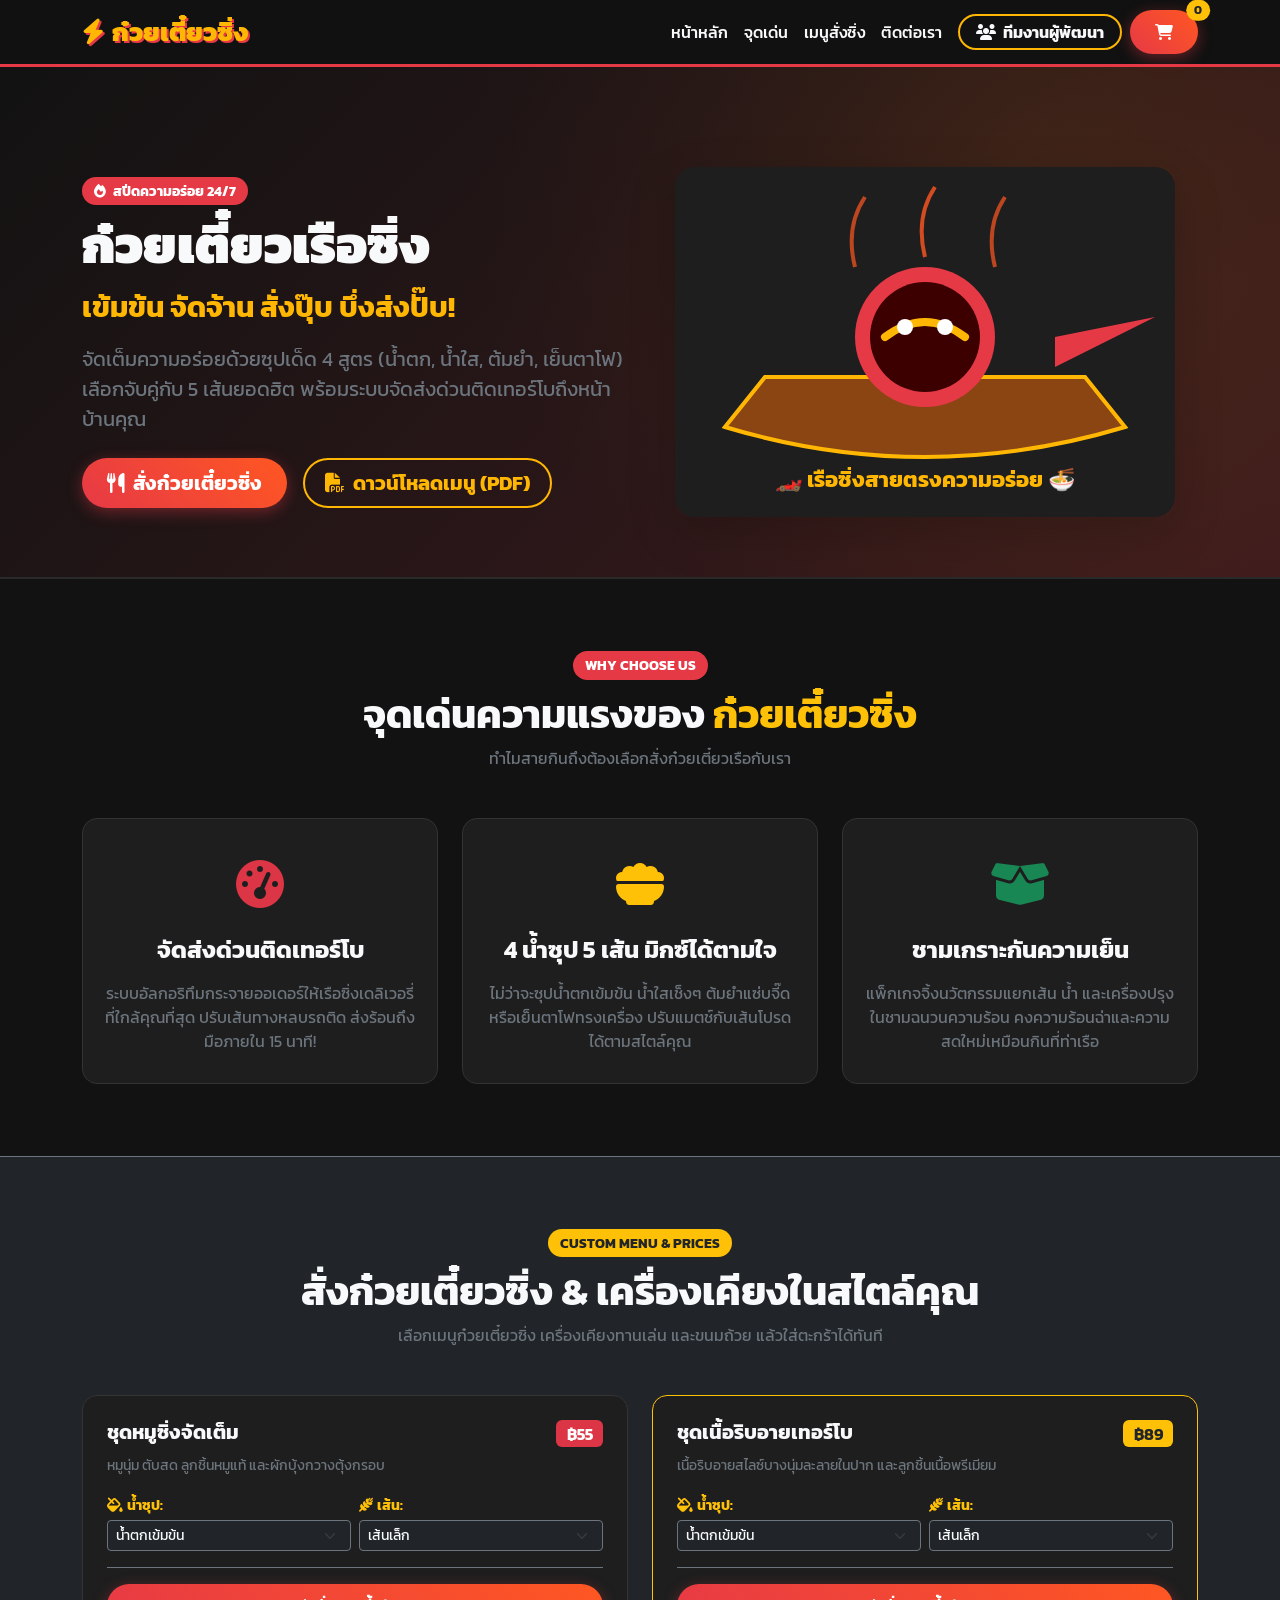
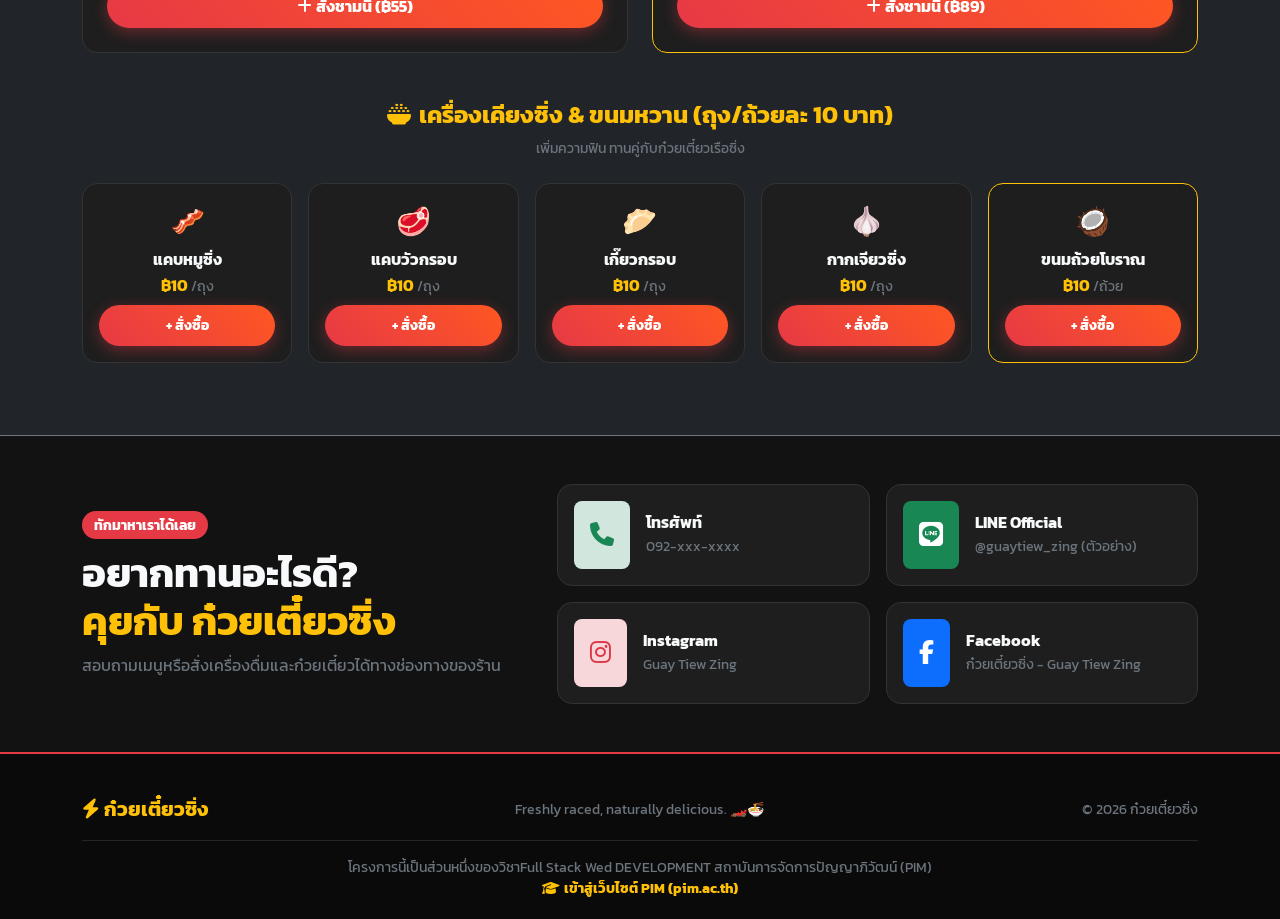
==== index.html @ 4101bea1 "Add files via upload" ====
<!DOCTYPE html>
<html lang="th">
<head>
  <meta charset="UTF-8">
  <meta name="viewport" content="width=device-width, initial-scale=1.0">
  <title>ก๋วยเตี๋ยวซิ่ง - สด เร็ว แรง แซ่บถึงใจ</title>
  
  <link href="https://cdn.jsdelivr.net/npm/bootstrap@5.3.2/dist/css/bootstrap.min.css" rel="stylesheet">
  <link href="https://fonts.googleapis.com/css2?family=Kanit:wght@300;400;600;700;800;900&display=swap" rel="stylesheet">
  <link rel="stylesheet" href="https://cdnjs.cloudflare.com/ajax/libs/font-awesome/6.4.0/css/all.min.css">
  <link rel="stylesheet" href="styles.css">
</head>
<body>

  <nav class="navbar navbar-expand-lg navbar-dark navbar-custom sticky-top">
    <div class="container">
      <a class="navbar-brand" href="#home">
        <i class="fa-solid fa-bolt me-2"></i>ก๋วยเตี๋ยวซิ่ง
      </a>
      <button class="navbar-toggler" type="button" data-bs-toggle="collapse" data-bs-target="#navbarNav">
        <span class="navbar-toggler-icon"></span>
      </button>
      <div class="collapse navbar-collapse" id="navbarNav">
        <ul class="navbar-nav ms-auto align-items-center">
          <li class="nav-item"><a class="nav-link" href="#home">หน้าหลัก</a></li>
          <li class="nav-item"><a class="nav-link" href="#features">จุดเด่น</a></li>
          <li class="nav-item"><a class="nav-link" href="#menu">เมนูสั่งซิ่ง</a></li>
          <li class="nav-item"><a class="nav-link" href="#contact">ติดต่อเรา</a></li>
          <li class="nav-item ms-lg-2">
            <a class="nav-link btn btn-racing-outline px-3 py-1" href="about.html">
              <i class="fa-solid fa-users me-1"></i> ทีมงานผู้พัฒนา
            </a>
          </li>
          <li class="nav-item ms-lg-2">
            <button class="btn btn-racing-primary position-relative" data-bs-toggle="modal" data-bs-target="#cartModal">
              <i class="fa-solid fa-cart-shopping"></i>
              <span id="cartBadge" class="position-absolute top-0 start-100 translate-middle badge rounded-pill bg-warning text-dark">0</span>
            </button>
          </li>
        </ul>
      </div>
    </div>
  </nav>

  <section id="home" class="hero-section">
    <div class="container">
      <div class="row align-items-center">
        <div class="col-lg-6 mb-4 mb-lg-0">
          <span class="racing-badge"><i class="fa-solid fa-fire me-1"></i> สปีดความอร่อย 24/7</span>
          <h1 class="hero-title mb-2">ก๋วยเตี๋ยวเรือซิ่ง</h1>
          <div class="hero-subtitle mb-3">เข้มข้น จัดจ้าน สั่งปุ๊บ บึ่งส่งปั๊บ!</div>
          <p class="text-secondary fs-5 mb-4">
            จัดเต็มความอร่อยด้วยซุปเด็ด 4 สูตร (น้ำตก, น้ำใส, ต้มยำ, เย็นตาโฟ) 
            เลือกจับคู่กับ 5 เส้นยอดฮิต พร้อมระบบจัดส่งด่วนติดเทอร์โบถึงหน้าบ้านคุณ
          </p>
          <div class="d-flex flex-wrap gap-3">
            <a href="#menu" class="btn btn-racing-primary btn-lg">
              <i class="fa-solid fa-utensils me-2"></i>สั่งก๋วยเตี๋ยวซิ่ง
            </a>
            <a href="menu.pdf" download="menu.pdf" class="btn btn-racing-outline btn-lg">
            <i class="fa-solid fa-file-pdf me-2"></i>ดาวน์โหลดเมนู (PDF)
         </a>
          </div>
        </div>
        <div class="col-lg-6 text-center">
          <div class="position-relative">
            <svg class="img-fluid rounded-4 shadow-lg" width="500" height="350" viewBox="0 0 500 350" xmlns="http://www.w3.org/2000/svg">
              <rect width="500" height="350" rx="20" fill="#1E1E1E"/>
              <path d="M 50 260 Q 250 320 450 260 L 410 210 L 90 210 Z" fill="#8B4513" stroke="#FFB703" stroke-width="4"/>
              <path d="M 380 200 L 480 150 L 380 170 Z" fill="#E63946"/>
              <circle cx="250" cy="170" r="70" fill="#E63946"/>
              <circle cx="250" cy="170" r="55" fill="#3D0000"/>
              <path d="M 210 170 Q 250 140 290 170" stroke="#FFB703" stroke-width="8" fill="none" stroke-linecap="round"/>
              <circle cx="230" cy="160" r="8" fill="#FFF"/>
              <circle cx="270" cy="160" r="8" fill="#FFF"/>
              <path d="M 180 100 Q 170 60 190 30" stroke="#FF5722" stroke-width="4" fill="none" opacity="0.7"/>
              <path d="M 250 90 Q 240 50 260 20" stroke="#FF5722" stroke-width="4" fill="none" opacity="0.8"/>
              <path d="M 320 100 Q 310 60 330 30" stroke="#FF5722" stroke-width="4" fill="none" opacity="0.7"/>
              <text x="250" y="320" font-family="Kanit" font-size="22" font-weight="bold" fill="#FFB703" text-anchor="middle">
                🏎️ เรือซิ่งสายตรงความอร่อย 🍜
              </text>
            </svg>
          </div>
        </div>
      </div>
    </div>
  </section>

  <section id="features" class="py-5">
    <div class="container py-4">
      <div class="text-center mb-5">
        <span class="racing-badge">WHY CHOOSE US</span>
        <h2 class="fw-bold fs-1">จุดเด่นความแรงของ <span class="text-warning">ก๋วยเตี๋ยวซิ่ง</span></h2>
        <p class="text-secondary">ทำไมสายกินถึงต้องเลือกสั่งก๋วยเตี๋ยวเรือกับเรา</p>
      </div>

      <div class="row g-4">
        <div class="col-lg-4 col-md-12">
          <div class="feature-card text-center">
            <div class="feature-icon text-danger">
              <i class="fa-solid fa-gauge-high"></i>
            </div>
            <h3 class="h4 fw-bold mb-3">จัดส่งด่วนติดเทอร์โบ</h3>
            <p class="text-secondary mb-0">
              ระบบอัลกอริทึมกระจายออเดอร์ให้เรือซิ่งเดลิเวอรี่ที่ใกล้คุณที่สุด ปรับเส้นทางหลบรถติด ส่งร้อนถึงมือภายใน 15 นาที!
            </p>
          </div>
        </div>
        <div class="col-lg-4 col-md-12">
          <div class="feature-card text-center">
            <div class="feature-icon text-warning">
              <i class="fa-solid fa-bowl-food"></i>
            </div>
            <h3 class="h4 fw-bold mb-3">4 น้ำซุป 5 เส้น มิกซ์ได้ตามใจ</h3>
            <p class="text-secondary mb-0">
              ไม่ว่าจะซุปน้ำตกเข้มข้น น้ำใสเช็งๆ ต้มยำแซ่บจี๊ด หรือเย็นตาโฟทรงเครื่อง ปรับแมตช์กับเส้นโปรดได้ตามสไตล์คุณ
            </p>
          </div>
        </div>
        <div class="col-lg-4 col-md-12">
          <div class="feature-card text-center">
            <div class="feature-icon text-success">
              <i class="fa-solid fa-box-open"></i>
            </div>
            <h3 class="h4 fw-bold mb-3">ชามเกราะกันความเย็น</h3>
            <p class="text-secondary mb-0">
              แพ็กเกจจิ้งนวัตกรรมแยกเส้น น้ำ และเครื่องปรุงในชามฉนวนความร้อน คงความร้อนฉ่าและความสดใหม่เหมือนกินที่ท่าเรือ
            </p>
          </div>
        </div>
      </div>
    </div>
  </section>

  <section id="menu" class="py-5 bg-dark border-top border-bottom border-secondary">
    <div class="container py-4">
      <div class="text-center mb-5">
        <span class="racing-badge bg-warning text-dark">CUSTOM MENU & PRICES</span>
        <h2 class="fw-bold fs-1">สั่งก๋วยเตี๋ยวซิ่ง & เครื่องเคียงในสไตล์คุณ</h2>
        <p class="text-secondary">เลือกเมนูก๋วยเตี๋ยวซิ่ง เครื่องเคียงทานเล่น และขนมถ้วย แล้วใส่ตะกร้าได้ทันที</p>
      </div>

      <div class="row g-4 justify-content-center mb-5">
        <div class="col-md-6 col-lg-6">
          <div class="menu-card h-100 p-4 d-flex flex-column justify-content-between">
            <div>
              <div class="d-flex justify-content-between align-items-start mb-2">
                <h3 class="h5 fw-bold text-light mb-0">ชุดหมูซิ่งจัดเต็ม</h3>
                <span class="badge bg-danger fs-6">฿55</span>
              </div>
              <p class="text-secondary small mb-3">หมูนุ่ม ตับสด ลูกชิ้นหมูแท้ และผักบุ้งกวางตุ้งกรอบ</p>
              
              <div class="row g-2 mb-3">
                <div class="col-6">
                  <label class="form-label text-warning small fw-bold mb-1"><i class="fa-solid fa-fill-drip me-1"></i>น้ำซุป:</label>
                  <select class="form-select form-select-sm bg-dark text-light border-secondary" id="soupSelect1">
                    <option value="น้ำตก">น้ำตกเข้มข้น</option>
                    <option value="น้ำใส">น้ำใสเช็งๆ</option>
                    <option value="ต้มยำ">ต้มยำแซ่บจี๊ด</option>
                    <option value="เย็นตาโฟ">เย็นตาโฟทรงเครื่อง</option>
                  </select>
                </div>
                <div class="col-6">
                  <label class="form-label text-warning small fw-bold mb-1"><i class="fa-solid fa-wheat-awn me-1"></i>เส้น:</label>
                  <select class="form-select form-select-sm bg-dark text-light border-secondary" id="noodleSelect1">
                    <option value="เส้นเล็ก">เส้นเล็ก</option>
                    <option value="เส้นใหญ่">เส้นใหญ่</option>
                    <option value="หมี่เหลือง">หมี่เหลือง</option>
                    <option value="เส้นหมี่ (หมี่ขาว)">เส้นหมี่ (หมี่ขาว)</option>
                    <option value="เส้นมาม่า">เส้นมาม่า</option>
                  </select>
                </div>
              </div>
            </div>

            <div class="pt-3 border-top border-secondary">
              <button class="btn btn-racing-primary w-100" onclick="addCustomToCart('ชุดหมูซิ่งจัดเต็ม', 55, 'soupSelect1', 'noodleSelect1')">
                <i class="fa-solid fa-plus me-1"></i>สั่งชามนี้ (฿55)
              </button>
            </div>
          </div>
        </div>

        <div class="col-md-6 col-lg-6">
          <div class="menu-card h-100 p-4 d-flex flex-column justify-content-between border-warning">
            <div>
              <div class="d-flex justify-content-between align-items-start mb-2">
                <h3 class="h5 fw-bold text-light mb-0">ชุดเนื้อริบอายเทอร์โบ</h3>
                <span class="badge bg-warning text-dark fs-6">฿89</span>
              </div>
              <p class="text-secondary small mb-3">เนื้อริบอายสไลซ์บางนุ่มละลายในปาก และลูกชิ้นเนื้อพรีเมียม</p>

              <div class="row g-2 mb-3">
                <div class="col-6">
                  <label class="form-label text-warning small fw-bold mb-1"><i class="fa-solid fa-fill-drip me-1"></i>น้ำซุป:</label>
                  <select class="form-select form-select-sm bg-dark text-light border-secondary" id="soupSelect2">
                    <option value="น้ำตก">น้ำตกเข้มข้น</option>
                    <option value="น้ำใส">น้ำใสเช็งๆ</option>
                    <option value="ต้มยำ">ต้มยำแซ่บจี๊ด</option>
                    <option value="เย็นตาโฟ">เย็นตาโฟทรงเครื่อง</option>
                  </select>
                </div>
                <div class="col-6">
                  <label class="form-label text-warning small fw-bold mb-1"><i class="fa-solid fa-wheat-awn me-1"></i>เส้น:</label>
                  <select class="form-select form-select-sm bg-dark text-light border-secondary" id="noodleSelect2">
                    <option value="เส้นเล็ก">เส้นเล็ก</option>
                    <option value="เส้นใหญ่">เส้นใหญ่</option>
                    <option value="หมี่เหลือง">หมี่เหลือง</option>
                    <option value="เส้นหมี่ (หมี่ขาว)">เส้นหมี่ (หมี่ขาว)</option>
                    <option value="เส้นมาม่า">เส้นมาม่า</option>
                  </select>
                </div>
              </div>
            </div>

            <div class="pt-3 border-top border-secondary">
              <button class="btn btn-racing-primary w-100" onclick="addCustomToCart('ชุดเนื้อริบอายเทอร์โบ', 89, 'soupSelect2', 'noodleSelect2')">
                <i class="fa-solid fa-plus me-1"></i>สั่งชามนี้ (฿89)
              </button>
            </div>
          </div>
        </div>
      </div>

      <div class="text-center mb-4">
        <h3 class="h4 fw-bold text-warning"><i class="fa-solid fa-bowl-rice me-2"></i>เครื่องเคียงซิ่ง & ขนมหวาน (ถุง/ถ้วยละ 10 บาท)</h3>
        <p class="text-secondary small">เพิ่มความฟิน ทานคู่กับก๋วยเตี๋ยวเรือซิ่ง</p>
      </div>

      <div class="row g-3">
        <div class="col-6 col-md-4 col-lg-2-4">
          <div class="menu-card p-3 text-center h-100 d-flex flex-column justify-content-between">
            <div>
              <div class="fs-3 mb-2">🥓</div>
              <h4 class="h6 fw-bold text-light mb-1">แคบหมูซิ่ง</h4>
              <p class="text-warning fw-bold mb-2">฿10 <small class="text-secondary fw-normal">/ถุง</small></p>
            </div>
            <button class="btn btn-sm btn-racing-primary w-100" onclick="addSideToCart('แคบหมูซิ่ง', 10)">+ สั่งซื้อ</button>
          </div>
        </div>

        <div class="col-6 col-md-4 col-lg-2-4">
          <div class="menu-card p-3 text-center h-100 d-flex flex-column justify-content-between">
            <div>
              <div class="fs-3 mb-2">🥩</div>
              <h4 class="h6 fw-bold text-light mb-1">แคบวัวกรอบ</h4>
              <p class="text-warning fw-bold mb-2">฿10 <small class="text-secondary fw-normal">/ถุง</small></p>
            </div>
            <button class="btn btn-sm btn-racing-primary w-100" onclick="addSideToCart('แคบวัวกรอบ', 10)">+ สั่งซื้อ</button>
          </div>
        </div>

        <div class="col-6 col-md-4 col-lg-2-4">
          <div class="menu-card p-3 text-center h-100 d-flex flex-column justify-content-between">
            <div>
              <div class="fs-3 mb-2">🥟</div>
              <h4 class="h6 fw-bold text-light mb-1">เกี๊ยวกรอบ</h4>
              <p class="text-warning fw-bold mb-2">฿10 <small class="text-secondary fw-normal">/ถุง</small></p>
            </div>
            <button class="btn btn-sm btn-racing-primary w-100" onclick="addSideToCart('เกี๊ยวกรอบ', 10)">+ สั่งซื้อ</button>
          </div>
        </div>

        <div class="col-6 col-md-4 col-lg-2-4">
          <div class="menu-card p-3 text-center h-100 d-flex flex-column justify-content-between">
            <div>
              <div class="fs-3 mb-2">🧄</div>
              <h4 class="h6 fw-bold text-light mb-1">กากเจียวซิ่ง</h4>
              <p class="text-warning fw-bold mb-2">฿10 <small class="text-secondary fw-normal">/ถุง</small></p>
            </div>
            <button class="btn btn-sm btn-racing-primary w-100" onclick="addSideToCart('กากเจียวซิ่ง', 10)">+ สั่งซื้อ</button>
          </div>
        </div>

        <div class="col-12 col-md-4 col-lg-2-4">
          <div class="menu-card p-3 text-center h-100 d-flex flex-column justify-content-between border-warning">
            <div>
              <div class="fs-3 mb-2">🥥</div>
              <h4 class="h6 fw-bold text-light mb-1">ขนมถ้วยโบราณ</h4>
              <p class="text-warning fw-bold mb-2">฿10 <small class="text-secondary fw-normal">/ถ้วย</small></p>
            </div>
            <button class="btn btn-sm btn-racing-primary w-100" onclick="addSideToCart('ขนมถ้วยโบราณ', 10)">+ สั่งซื้อ</button>
          </div>
        </div>
      </div>
    </div>
  </section>

  <section id="contact" class="py-5">
    <div class="container">
      <div class="row align-items-center g-4">
        <div class="col-lg-5">
          <span class="racing-badge">ทักมาหาเราได้เลย</span>
          <h2 class="fw-bold display-6 mb-2">อยากทานอะไรดี?<br><span class="text-warning">คุยกับ ก๋วยเตี๋ยวซิ่ง</span></h2>
          <p class="text-secondary mb-0">สอบถามเมนูหรือสั่งเครื่องดื่มและก๋วยเตี๋ยวได้ทางช่องทางของร้าน</p>
        </div>

        <div class="col-lg-7">
          <div class="row g-3">
            <div class="col-md-6">
              <div class="contact-card p-3 d-flex align-items-center h-100">
                <div class="contact-icon-box bg-success-subtle text-success rounded-3 p-3 me-3 fs-4">
                  <i class="fa-solid fa-phone"></i>
                </div>
                <div>
                  <h4 class="h6 fw-bold text-light mb-1">โทรศัพท์</h4>
                  <p class="text-secondary small mb-0">092-xxx-xxxx</p>
                </div>
              </div>
            </div>

            <div class="col-md-6">
              <div class="contact-card p-3 d-flex align-items-center h-100">
                <div class="contact-icon-box bg-success text-white rounded-3 p-3 me-3 fs-4">
                  <i class="fa-brands fa-line"></i>
                </div>
                <div>
                  <h4 class="h6 fw-bold text-light mb-1">LINE Official</h4>
                  <p class="text-secondary small mb-0">@guaytiew_zing (ตัวอย่าง)</p>
                </div>
              </div>
            </div>

            <div class="col-md-6">
              <div class="contact-card p-3 d-flex align-items-center h-100">
                <div class="contact-icon-box bg-danger-subtle text-danger rounded-3 p-3 me-3 fs-4">
                  <i class="fa-brands fa-instagram"></i>
                </div>
                <div>
                  <h4 class="h6 fw-bold text-light mb-1">Instagram</h4>
                  <p class="text-secondary small mb-0">Guay Tiew Zing</p>
                </div>
              </div>
            </div>

            <div class="col-md-6">
              <div class="contact-card p-3 d-flex align-items-center h-100">
                <div class="contact-icon-box bg-primary text-white rounded-3 p-3 me-3 fs-4">
                  <i class="fa-brands fa-facebook-f"></i>
                </div>
                <div>
                  <h4 class="h6 fw-bold text-light mb-1">Facebook</h4>
                  <p class="text-secondary small mb-0">ก๋วยเตี๋ยวซิ่ง - Guay Tiew Zing</p>
                </div>
              </div>
            </div>
          </div>
        </div>
      </div>
    </div>
  </section>

  <footer>
    <div class="container">
      <div class="row align-items-center justify-content-between text-center text-md-start g-3">
        <div class="col-md-4">
          <a class="text-decoration-none fw-bold fs-5 text-warning" href="#home">
            <i class="fa-solid fa-bolt me-1"></i>ก๋วยเตี๋ยวซิ่ง
          </a>
        </div>
        <div class="col-md-4 text-center text-secondary small">
          <p class="mb-0">Freshly raced, naturally delicious. 🏎️🍜</p>
        </div>
        <div class="col-md-4 text-md-end text-secondary small">
          <p class="mb-0">© 2026 ก๋วยเตี๋ยวซิ่ง</p>
        </div>
      </div>

      <hr class="border-secondary my-3 opacity-25">

      <div class="text-center text-secondary small">
        <p class="mb-0">
          โครงการนี้เป็นส่วนหนึ่งของวิชาFull Stack Wed DEVELOPMENT สถาบันการจัดการปัญญาภิวัฒน์ (PIM) <br>
          <a href="https://www.pim.ac.th" target="_blank" class="text-warning text-decoration-none fw-bold">
            <i class="fa-solid fa-graduation-cap me-1"></i>เข้าสู่เว็บไซต์ PIM (pim.ac.th)
          </a>
        </p>
      </div>
    </div>
  </footer>

  <div class="modal fade" id="cartModal" tabindex="-1">
    <div class="modal-dialog modal-dialog-centered">
      <div class="modal-content bg-dark text-light border-danger">
        <div class="modal-header border-secondary">
          <h5 class="modal-title fw-bold text-warning"><i class="fa-solid fa-cart-shopping me-2"></i>ตะกร้าสินค้าซิ่ง</h5>
          <button type="button" class="btn-close btn-close-white" data-bs-dismiss="modal"></button>
        </div>
        <div class="modal-body">
          <div id="cartItemsList" class="mb-3">
            <p class="text-secondary text-center my-3">ยังไม่มีรายการในตะกร้า</p>
          </div>
          <div class="d-flex justify-content-between fw-bold fs-5 pt-2 border-top border-secondary">
            <span>ราคารวมทั้งหมด:</span>
            <span id="cartTotalPrice" class="text-warning">฿0</span>
          </div>
        </div>
        <div class="modal-footer border-secondary">
          <button type="button" class="btn btn-secondary" data-bs-dismiss="modal">ปิด</button>
          <button type="button" class="btn btn-racing-primary" onclick="checkout()">ยืนยันการสั่งซื้อ</button>
        </div>
      </div>
    </div>
  </div>

  <script src="https://cdn.jsdelivr.net/npm/bootstrap@5.3.2/dist/js/bootstrap.bundle.min.js"></script>
  <script src="script.js"></script>
</body>
</html>
---- styles.css ----
:root {
  --racing-red: #E63946;
  --racing-orange: #FF5722;
  --racing-yellow: #FFB703;
  --dark-bg: #121212;
  --card-bg: #1E1E1E;
  --text-light: #F8F9FA;
}

body {
  font-family: 'Kanit', sans-serif;
  background-color: var(--dark-bg);
  color: var(--text-light);
  overflow-x: hidden;
}

::-webkit-scrollbar {
  width: 10px;
}
::-webkit-scrollbar-track {
  background: #121212;
}
::-webkit-scrollbar-thumb {
  background: var(--racing-red);
  border-radius: 5px;
}

.navbar-custom {
  background-color: rgba(18, 18, 18, 0.95) !important;
  border-bottom: 3px solid var(--racing-red);
  backdrop-filter: blur(10px);
}

.navbar-brand {
  font-weight: 800;
  font-size: 1.6rem;
  color: var(--racing-yellow) !important;
  text-shadow: 2px 2px 0px var(--racing-red);
}

.nav-link {
  color: var(--text-light) !important;
  font-weight: 500;
  transition: all 0.3s ease;
}

.nav-link:hover {
  color: var(--racing-yellow) !important;
  transform: translateY(-2px);
}

.hero-section {
  padding: 100px 0 60px;
  background: linear-gradient(135deg, rgba(18,18,18,0.95) 0%, rgba(230,57,70,0.2) 100%),
              radial-gradient(circle at 80% 20%, rgba(255,183,3,0.15) 0%, transparent 50%);
  border-bottom: 2px solid #2A2A2A;
}

.hero-title {
  font-size: 3.2rem;
  font-weight: 900;
  line-height: 1.2;
}

.hero-subtitle {
  color: var(--racing-yellow);
  font-size: 1.8rem;
  font-weight: 700;
}

.btn-racing-primary {
  background: linear-gradient(45deg, var(--racing-red), var(--racing-orange));
  color: white;
  font-weight: 700;
  border: none;
  border-radius: 30px;
  padding: 10px 25px;
  box-shadow: 0 4px 15px rgba(230, 57, 70, 0.4);
  transition: all 0.3s ease;
}

.btn-racing-primary:hover {
  transform: scale(1.03);
  box-shadow: 0 6px 20px rgba(230, 57, 70, 0.6);
  color: white;
}

.btn-racing-outline {
  border: 2px solid var(--racing-yellow);
  color: var(--racing-yellow);
  font-weight: 700;
  border-radius: 30px;
  padding: 8px 20px;
  transition: all 0.3s ease;
}

.btn-racing-outline:hover {
  background-color: var(--racing-yellow);
  color: var(--dark-bg);
}

.racing-badge {
  background-color: var(--racing-red);
  color: white;
  padding: 4px 12px;
  border-radius: 20px;
  font-size: 0.85rem;
  font-weight: 700;
  display: inline-block;
  margin-bottom: 10px;
}

.feature-card, .menu-card, .team-card, .contact-card {
  background-color: var(--card-bg);
  border-radius: 15px;
  border: 1px solid #333;
  transition: all 0.3s ease;
}

.feature-card {
  padding: 30px 20px;
}

.feature-card:hover, .menu-card:hover, .team-card:hover, .contact-card:hover {
  transform: translateY(-5px);
  border-color: var(--racing-red);
  box-shadow: 0 10px 25px rgba(230, 57, 70, 0.2);
}

.feature-icon {
  font-size: 3rem;
  margin-bottom: 15px;
}

.team-card {
  padding: 25px;
  text-align: center;
}

.team-img {
  width: 120px;
  height: 120px;
  border-radius: 50%;
  object-fit: cover;
  border: 4px solid var(--racing-red);
  margin-bottom: 15px;
}

footer {
  background-color: #0A0A0A;
  border-top: 2px solid var(--racing-red);
  padding: 40px 0 20px;
}

@media (min-width: 992px) {
  .col-lg-2-4 {
    flex: 0 0 auto;
    width: 20%;
  }
}
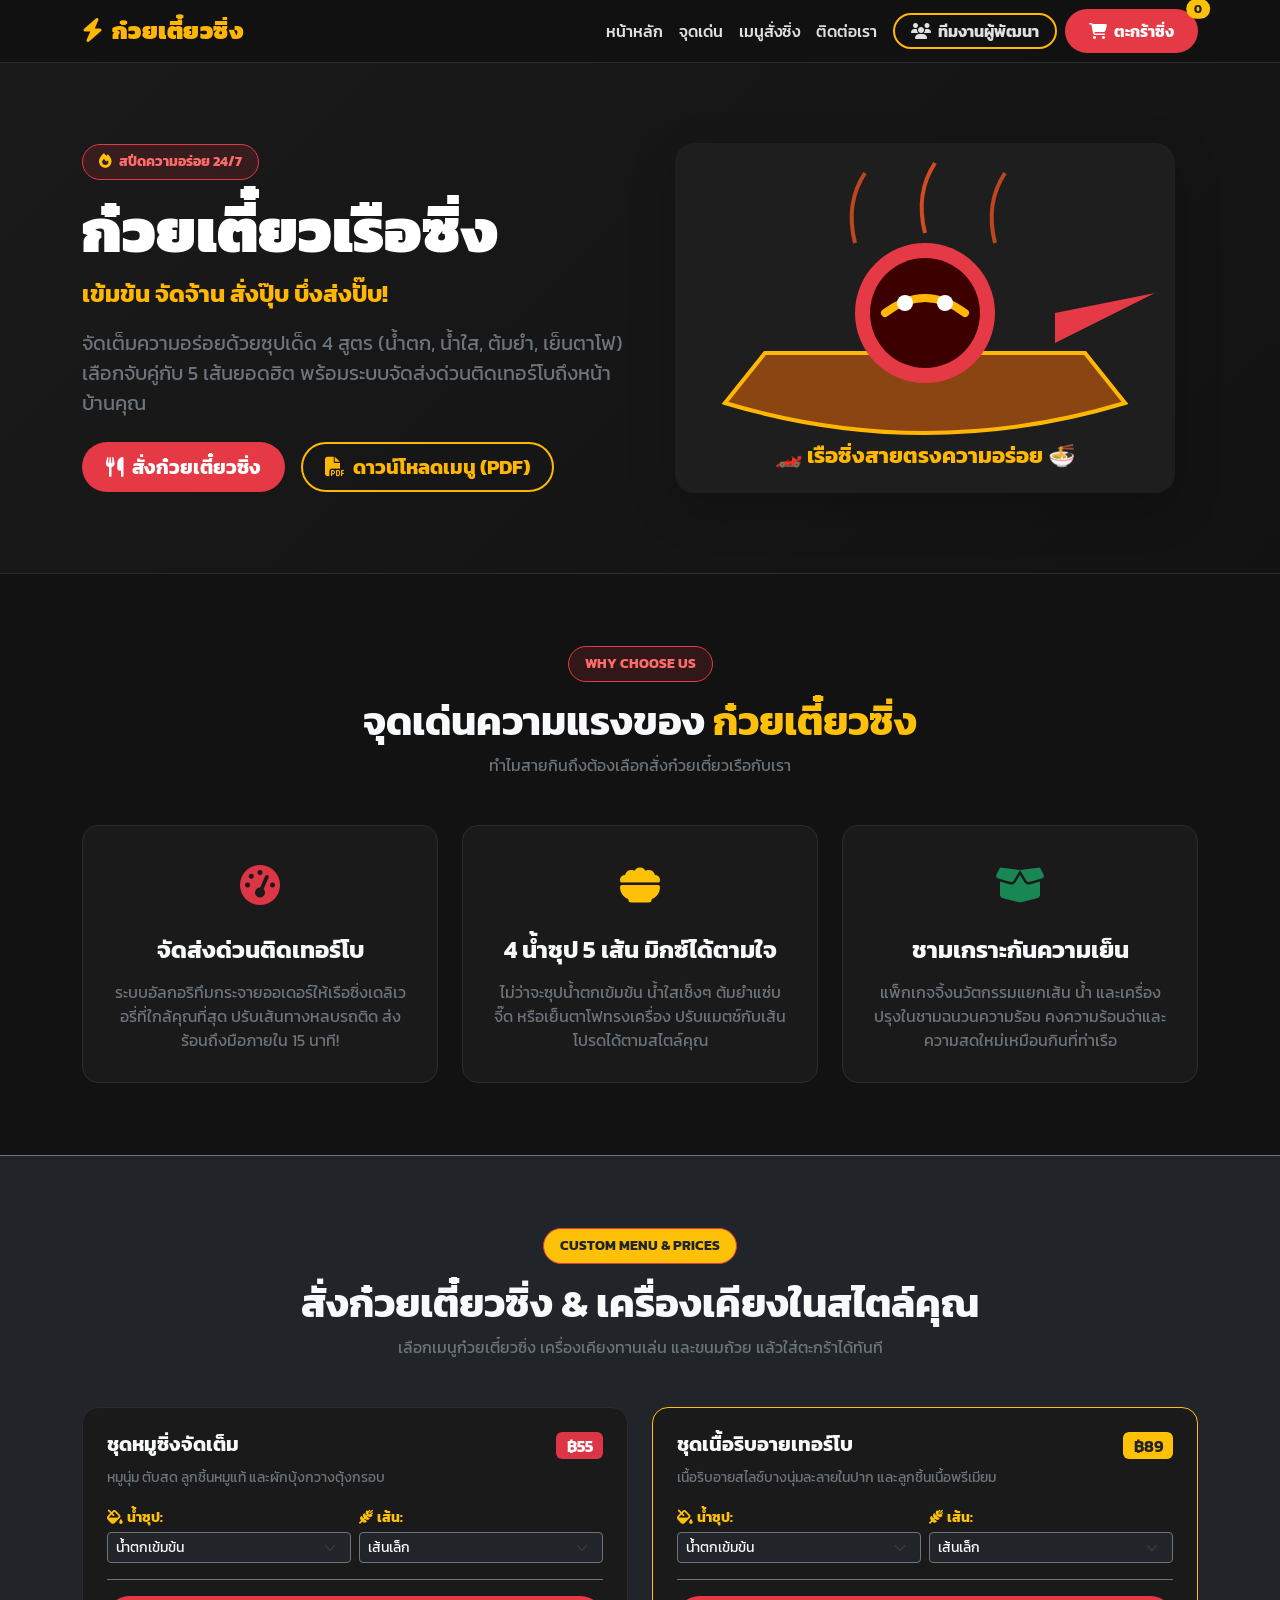
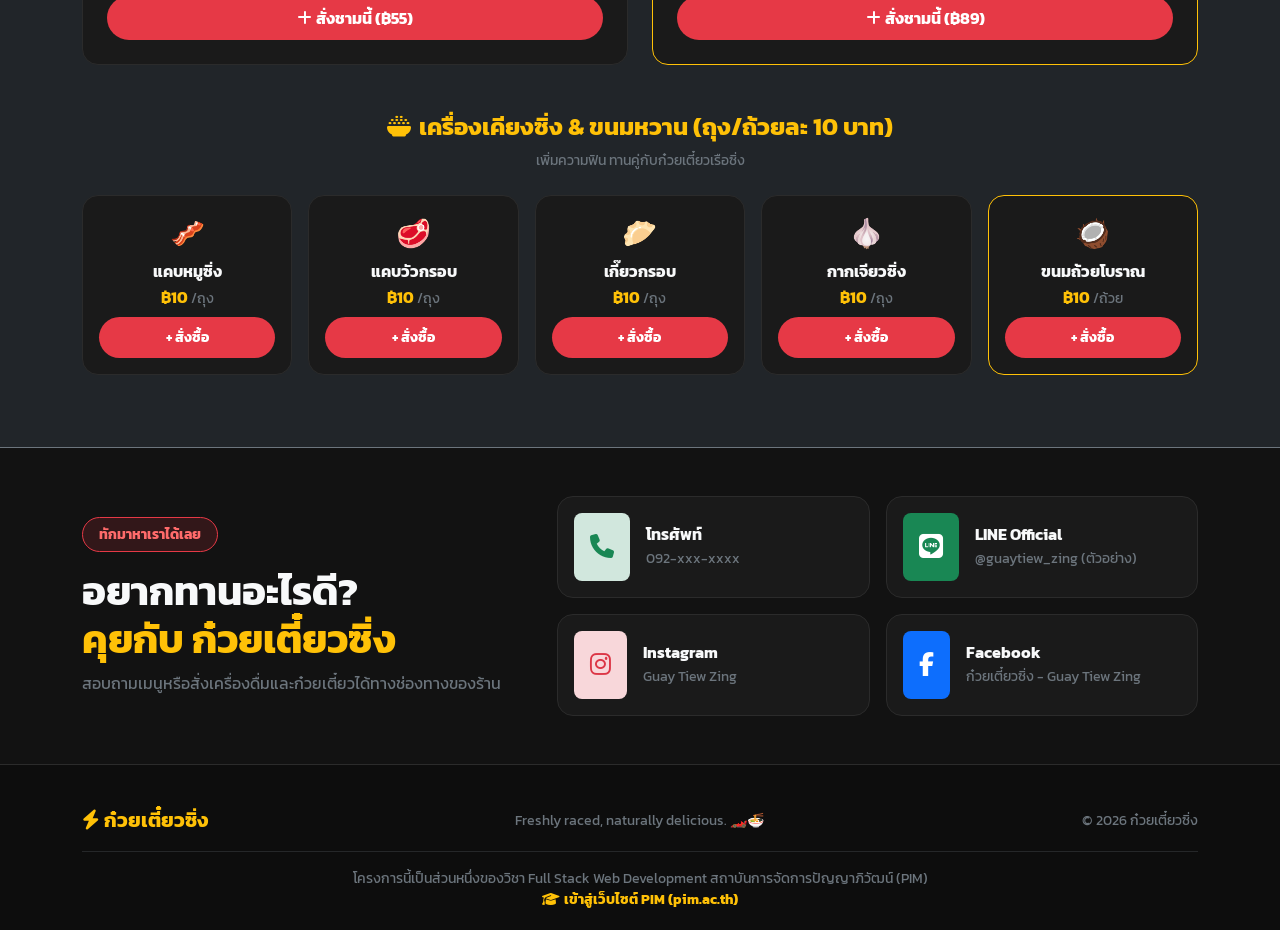
==== commit 4085ceb5: "Add files via upload" ====
--- a/index.html
+++ b/index.html
@@ -12,6 +12,7 @@
 </head>
 <body>
 
+  <!-- 1. NavBar -->
   <nav class="navbar navbar-expand-lg navbar-dark navbar-custom sticky-top">
     <div class="container">
       <a class="navbar-brand" href="#home">
@@ -33,7 +34,7 @@
           </li>
           <li class="nav-item ms-lg-2">
             <button class="btn btn-racing-primary position-relative" data-bs-toggle="modal" data-bs-target="#cartModal">
-              <i class="fa-solid fa-cart-shopping"></i>
+              <i class="fa-solid fa-cart-shopping me-1"></i> ตะกร้าซิ่ง
               <span id="cartBadge" class="position-absolute top-0 start-100 translate-middle badge rounded-pill bg-warning text-dark">0</span>
             </button>
           </li>
@@ -42,11 +43,14 @@
     </div>
   </nav>
 
+  <!-- 2. Header / Hero Section (พาดหัวตัวใหญ่กะพริบเรืองแสง) -->
   <section id="home" class="hero-section">
     <div class="container">
       <div class="row align-items-center">
         <div class="col-lg-6 mb-4 mb-lg-0">
-          <span class="racing-badge"><i class="fa-solid fa-fire me-1"></i> สปีดความอร่อย 24/7</span>
+          <span class="racing-badge">
+            <i class="fa-solid fa-fire text-warning fa-bounce me-1"></i> สปีดความอร่อย 24/7
+          </span>
           <h1 class="hero-title mb-2">ก๋วยเตี๋ยวเรือซิ่ง</h1>
           <div class="hero-subtitle mb-3">เข้มข้น จัดจ้าน สั่งปุ๊บ บึ่งส่งปั๊บ!</div>
           <p class="text-secondary fs-5 mb-4">
@@ -58,8 +62,8 @@
               <i class="fa-solid fa-utensils me-2"></i>สั่งก๋วยเตี๋ยวซิ่ง
             </a>
             <a href="menu.pdf" download="menu.pdf" class="btn btn-racing-outline btn-lg">
-            <i class="fa-solid fa-file-pdf me-2"></i>ดาวน์โหลดเมนู (PDF)
-         </a>
+              <i class="fa-solid fa-file-pdf me-2"></i>ดาวน์โหลดเมนู (PDF)
+            </a>
           </div>
         </div>
         <div class="col-lg-6 text-center">
@@ -86,6 +90,7 @@
     </div>
   </section>
 
+  <!-- 3. Features Section -->
   <section id="features" class="py-5">
     <div class="container py-4">
       <div class="text-center mb-5">
@@ -132,6 +137,7 @@
     </div>
   </section>
 
+  <!-- 4. Price List & Custom Menu Section -->
   <section id="menu" class="py-5 bg-dark border-top border-bottom border-secondary">
     <div class="container py-4">
       <div class="text-center mb-5">
@@ -286,6 +292,7 @@
     </div>
   </section>
 
+  <!-- 5. Social Links & Contact Section -->
   <section id="contact" class="py-5">
     <div class="container">
       <div class="row align-items-center g-4">
@@ -350,6 +357,7 @@
     </div>
   </section>
 
+  <!-- Footer -->
   <footer>
     <div class="container">
       <div class="row align-items-center justify-content-between text-center text-md-start g-3">
@@ -370,7 +378,7 @@
 
       <div class="text-center text-secondary small">
         <p class="mb-0">
-          โครงการนี้เป็นส่วนหนึ่งของวิชาFull Stack Wed DEVELOPMENT สถาบันการจัดการปัญญาภิวัฒน์ (PIM) <br>
+          โครงการนี้เป็นส่วนหนึ่งของวิชา Full Stack Web Development สถาบันการจัดการปัญญาภิวัฒน์ (PIM) <br>
           <a href="https://www.pim.ac.th" target="_blank" class="text-warning text-decoration-none fw-bold">
             <i class="fa-solid fa-graduation-cap me-1"></i>เข้าสู่เว็บไซต์ PIM (pim.ac.th)
           </a>
@@ -379,6 +387,7 @@
     </div>
   </footer>
 
+  <!-- Modal: ตะกร้าสินค้า (ลิงก์ไปหน้า checkout.html) -->
   <div class="modal fade" id="cartModal" tabindex="-1">
     <div class="modal-dialog modal-dialog-centered">
       <div class="modal-content bg-dark text-light border-danger">
@@ -397,7 +406,9 @@
         </div>
         <div class="modal-footer border-secondary">
           <button type="button" class="btn btn-secondary" data-bs-dismiss="modal">ปิด</button>
-          <button type="button" class="btn btn-racing-primary" onclick="checkout()">ยืนยันการสั่งซื้อ</button>
+          <a href="checkout.html" class="btn btn-racing-primary">
+            <i class="fa-solid fa-credit-card me-1"></i>ไปชำระเงิน & กรอกที่อยู่
+          </a>
         </div>
       </div>
     </div>
--- a/styles.css
+++ b/styles.css
@@ -1,157 +1,161 @@
-:root {
-  --racing-red: #E63946;
-  --racing-orange: #FF5722;
-  --racing-yellow: #FFB703;
-  --dark-bg: #121212;
-  --card-bg: #1E1E1E;
-  --text-light: #F8F9FA;
-}
-
+/* กำหนดค่าพื้นฐานธีมมืดและฟอนต์ Kanit */
 body {
   font-family: 'Kanit', sans-serif;
-  background-color: var(--dark-bg);
-  color: var(--text-light);
+  background-color: #121212;
+  color: #f8f9fa;
   overflow-x: hidden;
 }
 
-::-webkit-scrollbar {
-  width: 10px;
-}
-::-webkit-scrollbar-track {
-  background: #121212;
-}
-::-webkit-scrollbar-thumb {
-  background: var(--racing-red);
-  border-radius: 5px;
-}
-
+/* Custom Navbar */
 .navbar-custom {
-  background-color: rgba(18, 18, 18, 0.95) !important;
-  border-bottom: 3px solid var(--racing-red);
+  background-color: rgba(18, 18, 18, 0.95);
   backdrop-filter: blur(10px);
+  border-bottom: 1px solid #2b2b2b;
 }
 
 .navbar-brand {
-  font-weight: 800;
-  font-size: 1.6rem;
-  color: var(--racing-yellow) !important;
-  text-shadow: 2px 2px 0px var(--racing-red);
+  font-weight: 900;
+  color: #ffb703 !important;
+  font-size: 1.5rem;
+  letter-spacing: 0.5px;
 }
 
 .nav-link {
-  color: var(--text-light) !important;
+  color: #e0e0e0 !important;
   font-weight: 500;
-  transition: all 0.3s ease;
+  transition: color 0.2s ease;
 }
 
-.nav-link:hover {
-  color: var(--racing-yellow) !important;
-  transform: translateY(-2px);
+.nav-link:hover, .nav-link.active {
+  color: #ffb703 !important;
 }
 
+/* Hero Section */
 .hero-section {
-  padding: 100px 0 60px;
-  background: linear-gradient(135deg, rgba(18,18,18,0.95) 0%, rgba(230,57,70,0.2) 100%),
-              radial-gradient(circle at 80% 20%, rgba(255,183,3,0.15) 0%, transparent 50%);
-  border-bottom: 2px solid #2A2A2A;
+  padding: 80px 0;
+  background: linear-gradient(135deg, #1a1a1a 0%, #121212 100%);
+  border-bottom: 1px solid #2b2b2b;
 }
 
+/* หัวข้อใหญ่กะพริบเรืองแสงนีออน (Glow Animation) */
 .hero-title {
-  font-size: 3.2rem;
   font-weight: 900;
-  line-height: 1.2;
+  font-size: 3.8rem;
+  color: #ffffff;
+  animation: neonBlink 1.5s infinite alternate ease-in-out;
+}
+
+@keyframes neonBlink {
+  0% {
+    color: #ffffff;
+    text-shadow: 0 0 5px rgba(255, 255, 255, 0.5), 0 0 10px rgba(230, 57, 70, 0.6);
+  }
+  50% {
+    color: #ffb703;
+    text-shadow: 0 0 20px rgba(255, 183, 3, 0.9), 0 0 30px rgba(230, 57, 70, 1), 0 0 40px rgba(255, 87, 34, 0.9);
+  }
+  100% {
+    color: #ffffff;
+    text-shadow: 0 0 5px rgba(255, 255, 255, 0.5), 0 0 10px rgba(230, 57, 70, 0.6);
+  }
 }
 
 .hero-subtitle {
-  color: var(--racing-yellow);
-  font-size: 1.8rem;
   font-weight: 700;
+  font-size: 1.5rem;
+  color: #ffb703;
 }
 
+/* ลูกเล่นป้ายเล็ก Pulse Glow Badge */
+.racing-badge {
+  display: inline-block;
+  padding: 6px 16px;
+  background: rgba(230, 57, 70, 0.15);
+  border: 1px solid #e63946;
+  color: #ff6b6b;
+  font-weight: 700;
+  border-radius: 50rem;
+  font-size: 0.9rem;
+  margin-bottom: 15px;
+  animation: badgePulse 1.5s infinite alternate ease-in-out;
+}
+
+@keyframes badgePulse {
+  0% {
+    transform: scale(1);
+    box-shadow: 0 0 5px rgba(230, 57, 70, 0.4);
+    opacity: 0.9;
+  }
+  100% {
+    transform: scale(1.04);
+    box-shadow: 0 0 15px rgba(255, 87, 34, 0.8), 0 0 25px rgba(255, 183, 3, 0.5);
+    opacity: 1;
+  }
+}
+
+/* ปุ่มสไตล์เรซซิ่ง */
 .btn-racing-primary {
-  background: linear-gradient(45deg, var(--racing-red), var(--racing-orange));
-  color: white;
+  background-color: #e63946;
+  color: #ffffff;
   font-weight: 700;
   border: none;
-  border-radius: 30px;
-  padding: 10px 25px;
-  box-shadow: 0 4px 15px rgba(230, 57, 70, 0.4);
+  border-radius: 50rem;
+  padding: 10px 24px;
   transition: all 0.3s ease;
 }
 
 .btn-racing-primary:hover {
-  transform: scale(1.03);
-  box-shadow: 0 6px 20px rgba(230, 57, 70, 0.6);
-  color: white;
+  background-color: #d90429;
+  color: #ffffff;
+  transform: translateY(-2px);
+  box-shadow: 0 5px 15px rgba(230, 57, 70, 0.4);
 }
 
 .btn-racing-outline {
-  border: 2px solid var(--racing-yellow);
-  color: var(--racing-yellow);
+  background-color: transparent;
+  color: #ffb703;
   font-weight: 700;
-  border-radius: 30px;
-  padding: 8px 20px;
+  border: 2px solid #ffb703;
+  border-radius: 50rem;
+  padding: 8px 22px;
   transition: all 0.3s ease;
 }
 
 .btn-racing-outline:hover {
-  background-color: var(--racing-yellow);
-  color: var(--dark-bg);
+  background-color: #ffb703;
+  color: #121212;
+  transform: translateY(-2px);
+  box-shadow: 0 5px 15px rgba(255, 183, 3, 0.3);
 }
 
-.racing-badge {
-  background-color: var(--racing-red);
-  color: white;
-  padding: 4px 12px;
-  border-radius: 20px;
-  font-size: 0.85rem;
-  font-weight: 700;
-  display: inline-block;
-  margin-bottom: 10px;
+/* Cards & Components */
+.feature-card, .menu-card, .contact-card {
+  background-color: #1a1a1a;
+  border: 1px solid #2b2b2b;
+  border-radius: 1rem;
+  padding: 30px;
+  height: 100%;
+  transition: transform 0.3s ease, border-color 0.3s ease;
 }
 
-.feature-card, .menu-card, .team-card, .contact-card {
-  background-color: var(--card-bg);
-  border-radius: 15px;
-  border: 1px solid #333;
-  transition: all 0.3s ease;
-}
-
-.feature-card {
-  padding: 30px 20px;
-}
-
-.feature-card:hover, .menu-card:hover, .team-card:hover, .contact-card:hover {
+.feature-card:hover, .menu-card:hover {
   transform: translateY(-5px);
-  border-color: var(--racing-red);
-  box-shadow: 0 10px 25px rgba(230, 57, 70, 0.2);
+  border-color: #ffb703;
 }
 
 .feature-icon {
-  font-size: 3rem;
-  margin-bottom: 15px;
+  font-size: 2.5rem;
+  margin-bottom: 20px;
 }
 
-.team-card {
-  padding: 25px;
-  text-align: center;
+/* Footer */
+footer {
+  background-color: #0d0d0d;
+  border-top: 1px solid #2b2b2b;
+  padding: 40px 0 20px 0;
 }
 
-.team-img {
-  width: 120px;
-  height: 120px;
-  border-radius: 50%;
-  object-fit: cover;
-  border: 4px solid var(--racing-red);
-  margin-bottom: 15px;
-}
-
-footer {
-  background-color: #0A0A0A;
-  border-top: 2px solid var(--racing-red);
-  padding: 40px 0 20px;
-}
-
+/* Responsive Grid Helper สำหรับเครื่องเคียง 5 ชิ้น */
 @media (min-width: 992px) {
   .col-lg-2-4 {
     flex: 0 0 auto;
